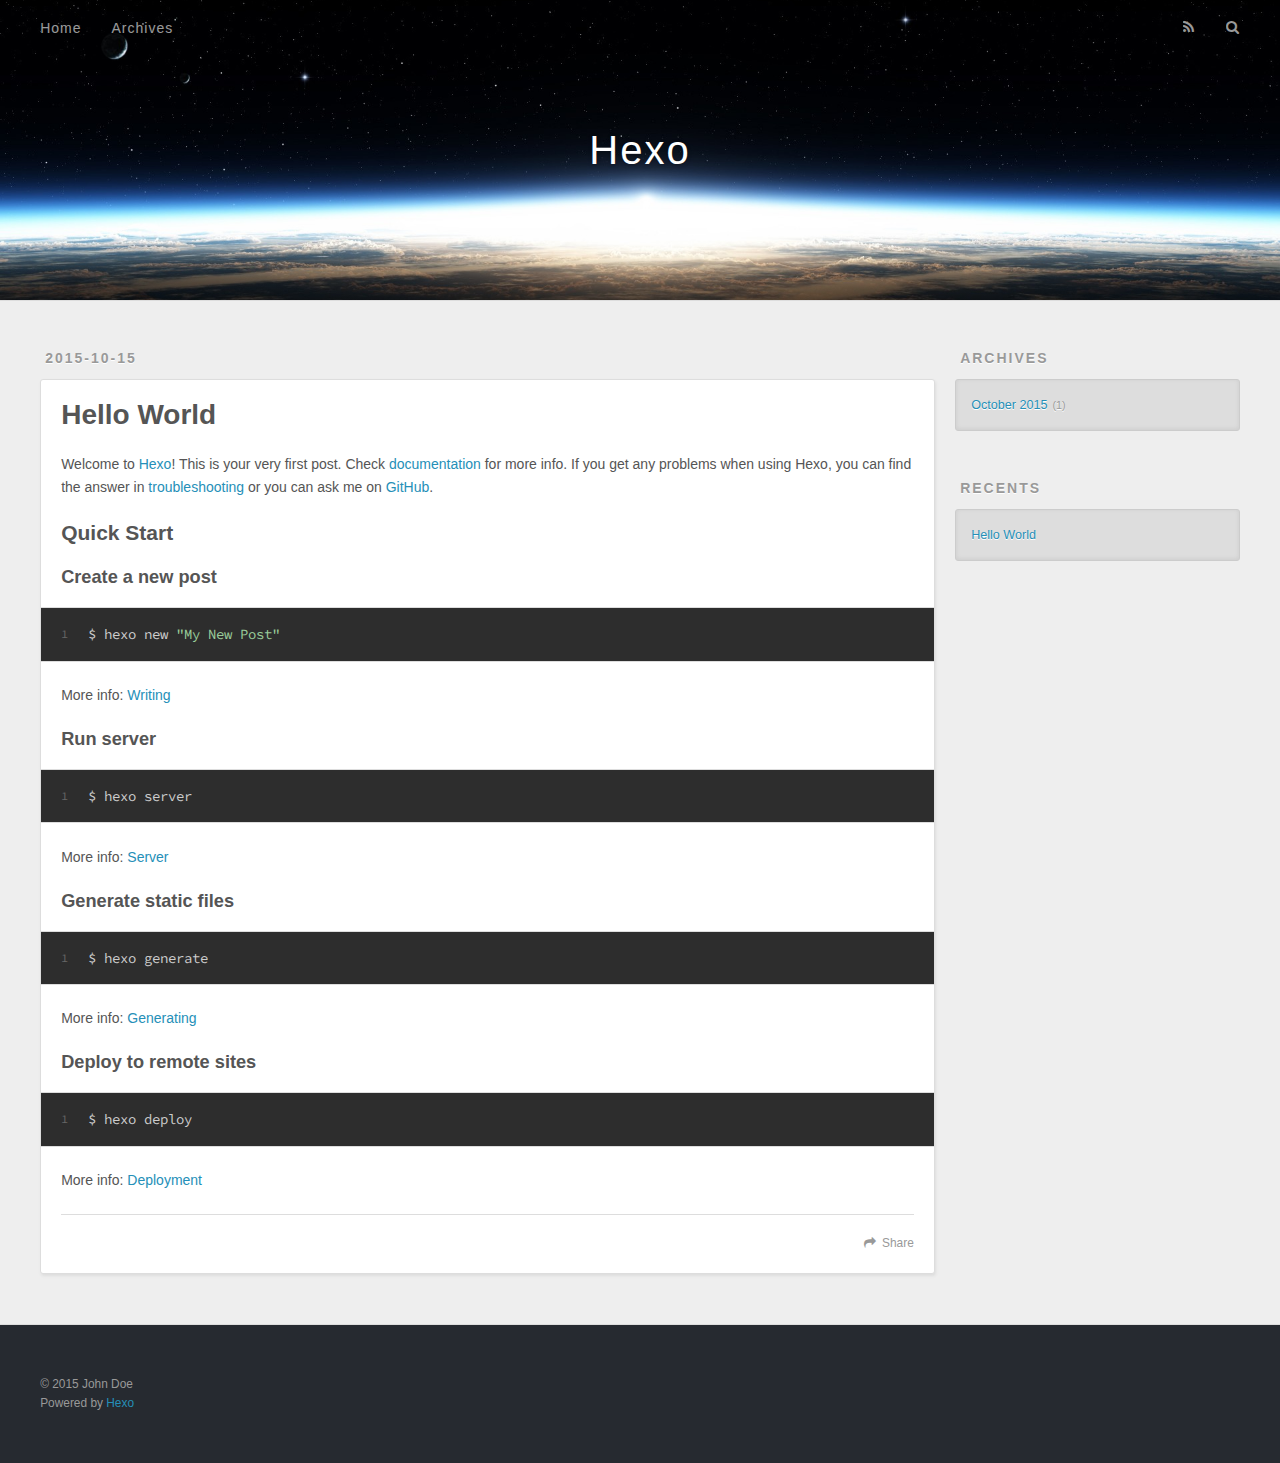
==== index.html @ 3c5fd70a "常规提交" ====
<!DOCTYPE html>
<html>
<head>
  <meta charset="utf-8">
  
  <title>Hexo</title>
  <meta name="viewport" content="width=device-width, initial-scale=1, maximum-scale=1">
  <meta name="description">
<meta property="og:type" content="website">
<meta property="og:title" content="Hexo">
<meta property="og:url" content="http://yoursite.com/index.html">
<meta property="og:site_name" content="Hexo">
<meta property="og:description">
<meta name="twitter:card" content="summary">
<meta name="twitter:title" content="Hexo">
<meta name="twitter:description">
  
    <link rel="alternative" href="/atom.xml" title="Hexo" type="application/atom+xml">
  
  
    <link rel="icon" href="/favicon.png">
  
  <link href="//fonts.googleapis.com/css?family=Source+Code+Pro" rel="stylesheet" type="text/css">
  <link rel="stylesheet" href="/css/style.css" type="text/css">
  

</head>
<body>
  <div id="container">
    <div id="wrap">
      <header id="header">
  <div id="banner"></div>
  <div id="header-outer" class="outer">
    <div id="header-title" class="inner">
      <h1 id="logo-wrap">
        <a href="/" id="logo">Hexo</a>
      </h1>
      
    </div>
    <div id="header-inner" class="inner">
      <nav id="main-nav">
        <a id="main-nav-toggle" class="nav-icon"></a>
        
          <a class="main-nav-link" href="/">Home</a>
        
          <a class="main-nav-link" href="/archives">Archives</a>
        
      </nav>
      <nav id="sub-nav">
        
          <a id="nav-rss-link" class="nav-icon" href="/atom.xml" title="RSS Feed"></a>
        
        <a id="nav-search-btn" class="nav-icon" title="Search"></a>
      </nav>
      <div id="search-form-wrap">
        <form action="//google.com/search" method="get" accept-charset="UTF-8" class="search-form"><input type="search" name="q" results="0" class="search-form-input" placeholder="Search"><button type="submit" class="search-form-submit">&#xF002;</button><input type="hidden" name="sitesearch" value="http://yoursite.com"></form>
      </div>
    </div>
  </div>
</header>
      <div class="outer">
        <section id="main">
  
    <article id="post-hello-world" class="article article-type-post" itemscope itemprop="blogPost">
  <div class="article-meta">
    <a href="/2015/10/15/hello-world/" class="article-date">
  <time datetime="2015-10-15T07:01:23.000Z" itemprop="datePublished">2015-10-15</time>
</a>
    
  </div>
  <div class="article-inner">
    
    
      <header class="article-header">
        
  
    <h1 itemprop="name">
      <a class="article-title" href="/2015/10/15/hello-world/">Hello World</a>
    </h1>
  

      </header>
    
    <div class="article-entry" itemprop="articleBody">
      
        <p>Welcome to <a href="http://hexo.io/" target="_blank" rel="external">Hexo</a>! This is your very first post. Check <a href="http://hexo.io/docs/" target="_blank" rel="external">documentation</a> for more info. If you get any problems when using Hexo, you can find the answer in <a href="http://hexo.io/docs/troubleshooting.html" target="_blank" rel="external">troubleshooting</a> or you can ask me on <a href="https://github.com/hexojs/hexo/issues" target="_blank" rel="external">GitHub</a>.</p>
<h2 id="Quick_Start">Quick Start</h2><h3 id="Create_a_new_post">Create a new post</h3><figure class="highlight bash"><table><tr><td class="gutter"><pre><span class="line">1</span><br></pre></td><td class="code"><pre><span class="line">$ hexo new <span class="string">"My New Post"</span></span><br></pre></td></tr></table></figure>
<p>More info: <a href="http://hexo.io/docs/writing.html" target="_blank" rel="external">Writing</a></p>
<h3 id="Run_server">Run server</h3><figure class="highlight bash"><table><tr><td class="gutter"><pre><span class="line">1</span><br></pre></td><td class="code"><pre><span class="line">$ hexo server</span><br></pre></td></tr></table></figure>
<p>More info: <a href="http://hexo.io/docs/server.html" target="_blank" rel="external">Server</a></p>
<h3 id="Generate_static_files">Generate static files</h3><figure class="highlight bash"><table><tr><td class="gutter"><pre><span class="line">1</span><br></pre></td><td class="code"><pre><span class="line">$ hexo generate</span><br></pre></td></tr></table></figure>
<p>More info: <a href="http://hexo.io/docs/generating.html" target="_blank" rel="external">Generating</a></p>
<h3 id="Deploy_to_remote_sites">Deploy to remote sites</h3><figure class="highlight bash"><table><tr><td class="gutter"><pre><span class="line">1</span><br></pre></td><td class="code"><pre><span class="line">$ hexo deploy</span><br></pre></td></tr></table></figure>
<p>More info: <a href="http://hexo.io/docs/deployment.html" target="_blank" rel="external">Deployment</a></p>

      
    </div>
    <footer class="article-footer">
      <a data-url="http://yoursite.com/2015/10/15/hello-world/" data-id="cifrwh32g0000pzf7atrjjyda" class="article-share-link">Share</a>
      
      
    </footer>
  </div>
  
</article>


  
  
</section>
        
          <aside id="sidebar">
  
    
  
    
  
    
  
    
  <div class="widget-wrap">
    <h3 class="widget-title">Archives</h3>
    <div class="widget">
      <ul class="archive-list"><li class="archive-list-item"><a class="archive-list-link" href="/archives/2015/10/">October 2015</a><span class="archive-list-count">1</span></li></ul>
    </div>
  </div>

  
    
  <div class="widget-wrap">
    <h3 class="widget-title">Recents</h3>
    <div class="widget">
      <ul>
        
          <li>
            <a href="/2015/10/15/hello-world/">Hello World</a>
          </li>
        
      </ul>
    </div>
  </div>

  
</aside>
        
      </div>
      <footer id="footer">
  
  <div class="outer">
    <div id="footer-info" class="inner">
      &copy; 2015 John Doe<br>
      Powered by <a href="http://hexo.io/" target="_blank">Hexo</a>
    </div>
  </div>
</footer>
    </div>
    <nav id="mobile-nav">
  
    <a href="/" class="mobile-nav-link">Home</a>
  
    <a href="/archives" class="mobile-nav-link">Archives</a>
  
</nav>
    

<script src="//ajax.googleapis.com/ajax/libs/jquery/2.0.3/jquery.min.js"></script>


  <link rel="stylesheet" href="/fancybox/jquery.fancybox.css" type="text/css">
  <script src="/fancybox/jquery.fancybox.pack.js" type="text/javascript"></script>


<script src="/js/script.js" type="text/javascript"></script>

  </div>
</body>
</html>
---- css/style.css ----
body {
  width: 100%;
}
body:before,
body:after {
  content: "";
  display: table;
}
body:after {
  clear: both;
}
html,
body,
div,
span,
applet,
object,
iframe,
h1,
h2,
h3,
h4,
h5,
h6,
p,
blockquote,
pre,
a,
abbr,
acronym,
address,
big,
cite,
code,
del,
dfn,
em,
img,
ins,
kbd,
q,
s,
samp,
small,
strike,
strong,
sub,
sup,
tt,
var,
dl,
dt,
dd,
ol,
ul,
li,
fieldset,
form,
label,
legend,
table,
caption,
tbody,
tfoot,
thead,
tr,
th,
td {
  margin: 0;
  padding: 0;
  border: 0;
  outline: 0;
  font-weight: inherit;
  font-style: inherit;
  font-family: inherit;
  font-size: 100%;
  vertical-align: baseline;
}
body {
  line-height: 1;
  color: #000;
  background: #fff;
}
ol,
ul {
  list-style: none;
}
table {
  border-collapse: separate;
  border-spacing: 0;
  vertical-align: middle;
}
caption,
th,
td {
  text-align: left;
  font-weight: normal;
  vertical-align: middle;
}
a img {
  border: none;
}
input,
button {
  margin: 0;
  padding: 0;
}
input::-moz-focus-inner,
button::-moz-focus-inner {
  border: 0;
  padding: 0;
}
@font-face {
  font-family: FontAwesome;
  font-style: normal;
  font-weight: normal;
  src: url("fonts/fontawesome-webfont.eot?v=#4.0.3");
  src: url("fonts/fontawesome-webfont.eot?#iefix&v=#4.0.3") format("embedded-opentype"), url("fonts/fontawesome-webfont.woff?v=#4.0.3") format("woff"), url("fonts/fontawesome-webfont.ttf?v=#4.0.3") format("truetype"), url("fonts/fontawesome-webfont.svg#fontawesomeregular?v=#4.0.3") format("svg");
}
html,
body,
#container {
  height: 100%;
}
body {
  background: #eee;
  font: 14px "Helvetica Neue", Helvetica, Arial, sans-serif;
  -webkit-text-size-adjust: 100%;
}
.outer {
  max-width: 1220px;
  margin: 0 auto;
  padding: 0 20px;
}
.outer:before,
.outer:after {
  content: "";
  display: table;
}
.outer:after {
  clear: both;
}
.inner {
  display: inline;
  float: left;
  width: 98.3333333333333%;
  margin: 0 0.8333333333333%;
}
.left,
.alignleft {
  float: left;
}
.right,
.alignright {
  float: right;
}
.clear {
  clear: both;
}
#container {
  position: relative;
}
.mobile-nav-on {
  overflow: hidden;
}
#wrap {
  height: 100%;
  width: 100%;
  position: absolute;
  top: 0;
  left: 0;
  -webkit-transition: 0.2s ease-out;
  -moz-transition: 0.2s ease-out;
  -ms-transition: 0.2s ease-out;
  transition: 0.2s ease-out;
  z-index: 1;
  background: #eee;
}
.mobile-nav-on #wrap {
  left: 280px;
}
@media screen and (min-width: 768px) {
  #main {
    display: inline;
    float: left;
    width: 73.3333333333333%;
    margin: 0 0.8333333333333%;
  }
}
.article-date,
.article-category-link,
.archive-year,
.widget-title {
  text-decoration: none;
  text-transform: uppercase;
  letter-spacing: 2px;
  color: #999;
  margin-bottom: 1em;
  margin-left: 5px;
  line-height: 1em;
  text-shadow: 0 1px #fff;
  font-weight: bold;
}
.article-inner,
.archive-article-inner {
  background: #fff;
  -webkit-box-shadow: 1px 2px 3px #ddd;
  box-shadow: 1px 2px 3px #ddd;
  border: 1px solid #ddd;
  -webkit-border-radius: 3px;
  border-radius: 3px;
}
.article-entry h1,
.widget h1 {
  font-size: 2em;
}
.article-entry h2,
.widget h2 {
  font-size: 1.5em;
}
.article-entry h3,
.widget h3 {
  font-size: 1.3em;
}
.article-entry h4,
.widget h4 {
  font-size: 1.2em;
}
.article-entry h5,
.widget h5 {
  font-size: 1em;
}
.article-entry h6,
.widget h6 {
  font-size: 1em;
  color: #999;
}
.article-entry hr,
.widget hr {
  border: 1px dashed #ddd;
}
.article-entry strong,
.widget strong {
  font-weight: bold;
}
.article-entry em,
.widget em,
.article-entry cite,
.widget cite {
  font-style: italic;
}
.article-entry sup,
.widget sup,
.article-entry sub,
.widget sub {
  font-size: 0.75em;
  line-height: 0;
  position: relative;
  vertical-align: baseline;
}
.article-entry sup,
.widget sup {
  top: -0.5em;
}
.article-entry sub,
.widget sub {
  bottom: -0.2em;
}
.article-entry small,
.widget small {
  font-size: 0.85em;
}
.article-entry acronym,
.widget acronym,
.article-entry abbr,
.widget abbr {
  border-bottom: 1px dotted;
}
.article-entry ul,
.widget ul,
.article-entry ol,
.widget ol,
.article-entry dl,
.widget dl {
  margin: 0 20px;
  line-height: 1.6em;
}
.article-entry ul ul,
.widget ul ul,
.article-entry ol ul,
.widget ol ul,
.article-entry ul ol,
.widget ul ol,
.article-entry ol ol,
.widget ol ol {
  margin-top: 0;
  margin-bottom: 0;
}
.article-entry ul,
.widget ul {
  list-style: disc;
}
.article-entry ol,
.widget ol {
  list-style: decimal;
}
.article-entry dt,
.widget dt {
  font-weight: bold;
}
#header {
  height: 300px;
  position: relative;
  border-bottom: 1px solid #ddd;
}
#header:before,
#header:after {
  content: "";
  position: absolute;
  left: 0;
  right: 0;
  height: 40px;
}
#header:before {
  top: 0;
  background: -webkit-linear-gradient(rgba(0,0,0,0.2), transparent);
  background: -moz-linear-gradient(rgba(0,0,0,0.2), transparent);
  background: -ms-linear-gradient(rgba(0,0,0,0.2), transparent);
  background: linear-gradient(rgba(0,0,0,0.2), transparent);
}
#header:after {
  bottom: 0;
  background: -webkit-linear-gradient(transparent, rgba(0,0,0,0.2));
  background: -moz-linear-gradient(transparent, rgba(0,0,0,0.2));
  background: -ms-linear-gradient(transparent, rgba(0,0,0,0.2));
  background: linear-gradient(transparent, rgba(0,0,0,0.2));
}
#header-outer {
  height: 100%;
  position: relative;
}
#header-inner {
  position: relative;
  overflow: hidden;
}
#banner {
  position: absolute;
  top: 0;
  left: 0;
  width: 100%;
  height: 100%;
  background: url("images/banner.jpg") center #000;
  -webkit-background-size: cover;
  -moz-background-size: cover;
  background-size: cover;
  z-index: -1;
}
#header-title {
  text-align: center;
  height: 40px;
  position: absolute;
  top: 50%;
  left: 0;
  margin-top: -20px;
}
#logo,
#subtitle {
  text-decoration: none;
  color: #fff;
  font-weight: 300;
  text-shadow: 0 1px 4px rgba(0,0,0,0.3);
}
#logo {
  font-size: 40px;
  line-height: 40px;
  letter-spacing: 2px;
}
#subtitle {
  font-size: 16px;
  line-height: 16px;
  letter-spacing: 1px;
}
#subtitle-wrap {
  margin-top: 16px;
}
#main-nav {
  float: left;
  margin-left: -15px;
}
.nav-icon,
.main-nav-link {
  float: left;
  color: #fff;
  opacity: 0.6;
  text-decoration: none;
  text-shadow: 0 1px rgba(0,0,0,0.2);
  -webkit-transition: opacity 0.2s;
  -moz-transition: opacity 0.2s;
  -ms-transition: opacity 0.2s;
  transition: opacity 0.2s;
  display: block;
  padding: 20px 15px;
}
.nav-icon:hover,
.main-nav-link:hover {
  opacity: 1;
}
.nav-icon {
  font-family: FontAwesome;
  text-align: center;
  font-size: 14px;
  width: 14px;
  height: 14px;
  padding: 20px 15px;
  position: relative;
  cursor: pointer;
}
.main-nav-link {
  font-weight: 300;
  letter-spacing: 1px;
}
@media screen and (max-width: 479px) {
  .main-nav-link {
    display: none;
  }
}
#main-nav-toggle {
  display: none;
}
#main-nav-toggle:before {
  content: "\f0c9";
}
@media screen and (max-width: 479px) {
  #main-nav-toggle {
    display: block;
  }
}
#sub-nav {
  float: right;
  margin-right: -15px;
}
#nav-rss-link:before {
  content: "\f09e";
}
#nav-search-btn:before {
  content: "\f002";
}
#search-form-wrap {
  position: absolute;
  top: 15px;
  width: 150px;
  height: 30px;
  right: -150px;
  opacity: 0;
  -webkit-transition: 0.2s ease-out;
  -moz-transition: 0.2s ease-out;
  -ms-transition: 0.2s ease-out;
  transition: 0.2s ease-out;
}
#search-form-wrap.on {
  opacity: 1;
  right: 0;
}
@media screen and (max-width: 479px) {
  #search-form-wrap {
    width: 100%;
    right: -100%;
  }
}
.search-form {
  position: absolute;
  top: 0;
  left: 0;
  right: 0;
  background: #fff;
  padding: 5px 15px;
  -webkit-border-radius: 15px;
  border-radius: 15px;
  -webkit-box-shadow: 0 0 10px rgba(0,0,0,0.3);
  box-shadow: 0 0 10px rgba(0,0,0,0.3);
}
.search-form-input {
  border: none;
  background: none;
  color: #555;
  width: 100%;
  font: 13px "Helvetica Neue", Helvetica, Arial, sans-serif;
  outline: none;
}
.search-form-input::-webkit-search-results-decoration,
.search-form-input::-webkit-search-cancel-button {
  -webkit-appearance: none;
}
.search-form-submit {
  position: absolute;
  top: 50%;
  right: 10px;
  margin-top: -7px;
  font: 13px FontAwesome;
  border: none;
  background: none;
  color: #bbb;
  cursor: pointer;
}
.search-form-submit:hover,
.search-form-submit:focus {
  color: #777;
}
.article {
  margin: 50px 0;
}
.article-inner {
  overflow: hidden;
}
.article-meta:before,
.article-meta:after {
  content: "";
  display: table;
}
.article-meta:after {
  clear: both;
}
.article-date {
  float: left;
}
.article-category {
  float: left;
  line-height: 1em;
  color: #ccc;
  text-shadow: 0 1px #fff;
  margin-left: 8px;
}
.article-category:before {
  content: "\2022";
}
.article-category-link {
  margin: 0 12px 1em;
}
.article-header {
  padding: 20px 20px 0;
}
.article-title {
  text-decoration: none;
  font-size: 2em;
  font-weight: bold;
  color: #555;
  line-height: 1.1em;
  -webkit-transition: color 0.2s;
  -moz-transition: color 0.2s;
  -ms-transition: color 0.2s;
  transition: color 0.2s;
}
a.article-title:hover {
  color: #258fb8;
}
.article-entry {
  color: #555;
  padding: 0 20px;
}
.article-entry:before,
.article-entry:after {
  content: "";
  display: table;
}
.article-entry:after {
  clear: both;
}
.article-entry p,
.article-entry table {
  line-height: 1.6em;
  margin: 1.6em 0;
}
.article-entry h1,
.article-entry h2,
.article-entry h3,
.article-entry h4,
.article-entry h5,
.article-entry h6 {
  font-weight: bold;
}
.article-entry h1,
.article-entry h2,
.article-entry h3,
.article-entry h4,
.article-entry h5,
.article-entry h6 {
  line-height: 1.1em;
  margin: 1.1em 0;
}
.article-entry a {
  color: #258fb8;
  text-decoration: none;
}
.article-entry a:hover {
  text-decoration: underline;
}
.article-entry ul,
.article-entry ol,
.article-entry dl {
  margin-top: 1.6em;
  margin-bottom: 1.6em;
}
.article-entry img,
.article-entry video {
  max-width: 100%;
  height: auto;
  display: block;
  margin: auto;
}
.article-entry iframe {
  border: none;
}
.article-entry table {
  width: 100%;
  border-collapse: collapse;
  border-spacing: 0;
}
.article-entry th {
  font-weight: bold;
  border-bottom: 3px solid #ddd;
  padding-bottom: 0.5em;
}
.article-entry td {
  border-bottom: 1px solid #ddd;
  padding: 10px 0;
}
.article-entry blockquote {
  font-family: Georgia, "Times New Roman", serif;
  font-size: 1.4em;
  margin: 1.6em 20px;
  text-align: center;
}
.article-entry blockquote footer {
  font-size: 14px;
  margin: 1.6em 0;
  font-family: "Helvetica Neue", Helvetica, Arial, sans-serif;
}
.article-entry blockquote footer cite:before {
  content: "—";
  padding: 0 0.5em;
}
.article-entry .pullquote {
  text-align: left;
  width: 45%;
  margin: 0;
}
.article-entry .pullquote.left {
  margin-left: 0.5em;
  margin-right: 1em;
}
.article-entry .pullquote.right {
  margin-right: 0.5em;
  margin-left: 1em;
}
.article-entry .caption {
  color: #999;
  display: block;
  font-size: 0.9em;
  margin-top: 0.5em;
  position: relative;
  text-align: center;
}
.article-entry .video-container {
  position: relative;
  padding-top: 56.25%;
  height: 0;
  overflow: hidden;
}
.article-entry .video-container iframe,
.article-entry .video-container object,
.article-entry .video-container embed {
  position: absolute;
  top: 0;
  left: 0;
  width: 100%;
  height: 100%;
  margin-top: 0;
}
.article-more-link a {
  display: inline-block;
  line-height: 1em;
  padding: 6px 15px;
  -webkit-border-radius: 15px;
  border-radius: 15px;
  background: #eee;
  color: #999;
  text-shadow: 0 1px #fff;
  text-decoration: none;
}
.article-more-link a:hover {
  background: #258fb8;
  color: #fff;
  text-decoration: none;
  text-shadow: 0 1px #1e7293;
}
.article-footer {
  font-size: 0.85em;
  line-height: 1.6em;
  border-top: 1px solid #ddd;
  padding-top: 1.6em;
  margin: 0 20px 20px;
}
.article-footer:before,
.article-footer:after {
  content: "";
  display: table;
}
.article-footer:after {
  clear: both;
}
.article-footer a {
  color: #999;
  text-decoration: none;
}
.article-footer a:hover {
  color: #555;
}
.article-tag-list-item {
  float: left;
  margin-right: 10px;
}
.article-tag-list-link:before {
  content: "#";
}
.article-comment-link {
  float: right;
}
.article-comment-link:before {
  content: "\f075";
  font-family: FontAwesome;
  padding-right: 8px;
}
.article-share-link {
  cursor: pointer;
  float: right;
  margin-left: 20px;
}
.article-share-link:before {
  content: "\f064";
  font-family: FontAwesome;
  padding-right: 6px;
}
#article-nav {
  position: relative;
}
#article-nav:before,
#article-nav:after {
  content: "";
  display: table;
}
#article-nav:after {
  clear: both;
}
@media screen and (min-width: 768px) {
  #article-nav {
    margin: 50px 0;
  }
  #article-nav:before {
    width: 8px;
    height: 8px;
    position: absolute;
    top: 50%;
    left: 50%;
    margin-top: -4px;
    margin-left: -4px;
    content: "";
    -webkit-border-radius: 50%;
    border-radius: 50%;
    background: #ddd;
    -webkit-box-shadow: 0 1px 2px #fff;
    box-shadow: 0 1px 2px #fff;
  }
}
.article-nav-link-wrap {
  text-decoration: none;
  text-shadow: 0 1px #fff;
  color: #999;
  -webkit-box-sizing: border-box;
  -moz-box-sizing: border-box;
  box-sizing: border-box;
  margin-top: 50px;
  text-align: center;
  display: block;
}
.article-nav-link-wrap:hover {
  color: #555;
}
@media screen and (min-width: 768px) {
  .article-nav-link-wrap {
    width: 50%;
    margin-top: 0;
  }
}
@media screen and (min-width: 768px) {
  #article-nav-newer {
    float: left;
    text-align: right;
    padding-right: 20px;
  }
}
@media screen and (min-width: 768px) {
  #article-nav-older {
    float: right;
    text-align: left;
    padding-left: 20px;
  }
}
.article-nav-caption {
  text-transform: uppercase;
  letter-spacing: 2px;
  color: #ddd;
  line-height: 1em;
  font-weight: bold;
}
#article-nav-newer .article-nav-caption {
  margin-right: -2px;
}
.article-nav-title {
  font-size: 0.85em;
  line-height: 1.6em;
  margin-top: 0.5em;
}
.article-share-box {
  position: absolute;
  display: none;
  background: #fff;
  -webkit-box-shadow: 1px 2px 10px rgba(0,0,0,0.2);
  box-shadow: 1px 2px 10px rgba(0,0,0,0.2);
  -webkit-border-radius: 3px;
  border-radius: 3px;
  margin-left: -145px;
  overflow: hidden;
  z-index: 1;
}
.article-share-box.on {
  display: block;
}
.article-share-input {
  width: 100%;
  background: none;
  -webkit-box-sizing: border-box;
  -moz-box-sizing: border-box;
  box-sizing: border-box;
  font: 14px "Helvetica Neue", Helvetica, Arial, sans-serif;
  padding: 0 15px;
  color: #555;
  outline: none;
  border: 1px solid #ddd;
  -webkit-border-radius: 3px 3px 0 0;
  border-radius: 3px 3px 0 0;
  height: 36px;
  line-height: 36px;
}
.article-share-links {
  background: #eee;
}
.article-share-links:before,
.article-share-links:after {
  content: "";
  display: table;
}
.article-share-links:after {
  clear: both;
}
.article-share-twitter,
.article-share-facebook,
.article-share-pinterest,
.article-share-google {
  width: 50px;
  height: 36px;
  display: block;
  float: left;
  position: relative;
  color: #999;
  text-shadow: 0 1px #fff;
}
.article-share-twitter:before,
.article-share-facebook:before,
.article-share-pinterest:before,
.article-share-google:before {
  font-size: 20px;
  font-family: FontAwesome;
  width: 20px;
  height: 20px;
  position: absolute;
  top: 50%;
  left: 50%;
  margin-top: -10px;
  margin-left: -10px;
  text-align: center;
}
.article-share-twitter:hover,
.article-share-facebook:hover,
.article-share-pinterest:hover,
.article-share-google:hover {
  color: #fff;
}
.article-share-twitter:before {
  content: "\f099";
}
.article-share-twitter:hover {
  background: #00aced;
  text-shadow: 0 1px #008abe;
}
.article-share-facebook:before {
  content: "\f09a";
}
.article-share-facebook:hover {
  background: #3b5998;
  text-shadow: 0 1px #2f477a;
}
.article-share-pinterest:before {
  content: "\f0d2";
}
.article-share-pinterest:hover {
  background: #cb2027;
  text-shadow: 0 1px #a21a1f;
}
.article-share-google:before {
  content: "\f0d5";
}
.article-share-google:hover {
  background: #dd4b39;
  text-shadow: 0 1px #be3221;
}
.article-gallery {
  background: #000;
  position: relative;
}
.article-gallery-photos {
  position: relative;
  overflow: hidden;
}
.article-gallery-img {
  display: none;
  max-width: 100%;
}
.article-gallery-img:first-child {
  display: block;
}
.article-gallery-img.loaded {
  position: absolute;
  display: block;
}
.article-gallery-img img {
  display: block;
  max-width: 100%;
  margin: 0 auto;
}
#comments {
  background: #fff;
  -webkit-box-shadow: 1px 2px 3px #ddd;
  box-shadow: 1px 2px 3px #ddd;
  padding: 20px;
  border: 1px solid #ddd;
  -webkit-border-radius: 3px;
  border-radius: 3px;
  margin: 50px 0;
}
#comments a {
  color: #258fb8;
}
.archives-wrap {
  margin: 50px 0;
}
.archives:before,
.archives:after {
  content: "";
  display: table;
}
.archives:after {
  clear: both;
}
.archive-year-wrap {
  margin-bottom: 1em;
}
.archives {
  -webkit-column-gap: 10px;
  -moz-column-gap: 10px;
  column-gap: 10px;
}
@media screen and (min-width: 480px) and (max-width: 767px) {
  .archives {
    -webkit-column-count: 2;
    -moz-column-count: 2;
    column-count: 2;
  }
}
@media screen and (min-width: 768px) {
  .archives {
    -webkit-column-count: 3;
    -moz-column-count: 3;
    column-count: 3;
  }
}
.archive-article {
  -webkit-column-break-inside: avoid;
  page-break-inside: avoid;
  overflow: hidden;
  break-inside: avoid-column;
}
.archive-article-inner {
  padding: 10px;
  margin-bottom: 15px;
}
.archive-article-title {
  text-decoration: none;
  font-weight: bold;
  color: #555;
  -webkit-transition: color 0.2s;
  -moz-transition: color 0.2s;
  -ms-transition: color 0.2s;
  transition: color 0.2s;
  line-height: 1.6em;
}
.archive-article-title:hover {
  color: #258fb8;
}
.archive-article-footer {
  margin-top: 1em;
}
.archive-article-date {
  color: #999;
  text-decoration: none;
  font-size: 0.85em;
  line-height: 1em;
  margin-bottom: 0.5em;
  display: block;
}
#page-nav {
  margin: 50px auto;
  background: #fff;
  -webkit-box-shadow: 1px 2px 3px #ddd;
  box-shadow: 1px 2px 3px #ddd;
  border: 1px solid #ddd;
  -webkit-border-radius: 3px;
  border-radius: 3px;
  text-align: center;
  color: #999;
  overflow: hidden;
}
#page-nav:before,
#page-nav:after {
  content: "";
  display: table;
}
#page-nav:after {
  clear: both;
}
#page-nav a,
#page-nav span {
  padding: 10px 20px;
  line-height: 1;
  height: 2ex;
}
#page-nav a {
  color: #999;
  text-decoration: none;
}
#page-nav a:hover {
  background: #999;
  color: #fff;
}
#page-nav .prev {
  float: left;
}
#page-nav .next {
  float: right;
}
#page-nav .page-number {
  display: inline-block;
}
@media screen and (max-width: 479px) {
  #page-nav .page-number {
    display: none;
  }
}
#page-nav .current {
  color: #555;
  font-weight: bold;
}
#page-nav .space {
  color: #ddd;
}
#footer {
  background: #262a30;
  padding: 50px 0;
  border-top: 1px solid #ddd;
  color: #999;
}
#footer a {
  color: #258fb8;
  text-decoration: none;
}
#footer a:hover {
  text-decoration: underline;
}
#footer-info {
  line-height: 1.6em;
  font-size: 0.85em;
}
.article-entry pre,
.article-entry .highlight {
  background: #2d2d2d;
  margin: 0 -20px;
  padding: 15px 20px;
  border-style: solid;
  border-color: #ddd;
  border-width: 1px 0;
  overflow: auto;
  color: #ccc;
  line-height: 22.400000000000002px;
}
.article-entry .highlight .gutter pre,
.article-entry .gist .gist-file .gist-data .line-numbers {
  color: #666;
  font-size: 0.85em;
}
.article-entry pre,
.article-entry code {
  font-family: "Source Code Pro", Consolas, Monaco, Menlo, Consolas, monospace;
}
.article-entry code {
  background: #eee;
  text-shadow: 0 1px #fff;
  padding: 0 0.3em;
}
.article-entry pre code {
  background: none;
  text-shadow: none;
  padding: 0;
}
.article-entry .highlight pre {
  border: none;
  margin: 0;
  padding: 0;
}
.article-entry .highlight table {
  margin: 0;
  width: auto;
}
.article-entry .highlight td {
  border: none;
  padding: 0;
}
.article-entry .highlight figcaption {
  font-size: 0.85em;
  color: #999;
  line-height: 1em;
  margin-bottom: 1em;
}
.article-entry .highlight figcaption:before,
.article-entry .highlight figcaption:after {
  content: "";
  display: table;
}
.article-entry .highlight figcaption:after {
  clear: both;
}
.article-entry .highlight figcaption a {
  float: right;
}
.article-entry .highlight .gutter pre {
  text-align: right;
  padding-right: 20px;
}
.article-entry .highlight .line {
  height: 22.400000000000002px;
}
.article-entry .gist {
  margin: 0 -20px;
  border-style: solid;
  border-color: #ddd;
  border-width: 1px 0;
  background: #2d2d2d;
  padding: 15px 20px 15px 0;
}
.article-entry .gist .gist-file {
  border: none;
  font-family: "Source Code Pro", Consolas, Monaco, Menlo, Consolas, monospace;
  margin: 0;
}
.article-entry .gist .gist-file .gist-data {
  background: none;
  border: none;
}
.article-entry .gist .gist-file .gist-data .line-numbers {
  background: none;
  border: none;
  padding: 0 20px 0 0;
}
.article-entry .gist .gist-file .gist-data .line-data {
  padding: 0 !important;
}
.article-entry .gist .gist-file .highlight {
  margin: 0;
  padding: 0;
  border: none;
}
.article-entry .gist .gist-file .gist-meta {
  background: #2d2d2d;
  color: #999;
  font: 0.85em "Helvetica Neue", Helvetica, Arial, sans-serif;
  text-shadow: 0 0;
  padding: 0;
  margin-top: 1em;
  margin-left: 20px;
}
.article-entry .gist .gist-file .gist-meta a {
  color: #258fb8;
  font-weight: normal;
}
.article-entry .gist .gist-file .gist-meta a:hover {
  text-decoration: underline;
}
pre .comment,
pre .title {
  color: #999;
}
pre .variable,
pre .attribute,
pre .tag,
pre .regexp,
pre .ruby .constant,
pre .xml .tag .title,
pre .xml .pi,
pre .xml .doctype,
pre .html .doctype,
pre .css .id,
pre .css .class,
pre .css .pseudo {
  color: #f2777a;
}
pre .number,
pre .preprocessor,
pre .built_in,
pre .literal,
pre .params,
pre .constant {
  color: #f99157;
}
pre .class,
pre .ruby .class .title,
pre .css .rules .attribute {
  color: #9c9;
}
pre .string,
pre .value,
pre .inheritance,
pre .header,
pre .ruby .symbol,
pre .xml .cdata {
  color: #9c9;
}
pre .css .hexcolor {
  color: #6cc;
}
pre .function,
pre .python .decorator,
pre .python .title,
pre .ruby .function .title,
pre .ruby .title .keyword,
pre .perl .sub,
pre .javascript .title,
pre .coffeescript .title {
  color: #69c;
}
pre .keyword,
pre .javascript .function {
  color: #c9c;
}
@media screen and (max-width: 479px) {
  #mobile-nav {
    position: absolute;
    top: 0;
    left: 0;
    width: 280px;
    height: 100%;
    background: #191919;
    border-right: 1px solid #fff;
  }
}
@media screen and (max-width: 479px) {
  .mobile-nav-link {
    display: block;
    color: #999;
    text-decoration: none;
    padding: 15px 20px;
    font-weight: bold;
  }
  .mobile-nav-link:hover {
    color: #fff;
  }
}
@media screen and (min-width: 768px) {
  #sidebar {
    display: inline;
    float: left;
    width: 23.3333333333333%;
    margin: 0 0.8333333333333%;
  }
}
.widget-wrap {
  margin: 50px 0;
}
.widget {
  color: #777;
  text-shadow: 0 1px #fff;
  background: #ddd;
  -webkit-box-shadow: 0 -1px 4px #ccc inset;
  box-shadow: 0 -1px 4px #ccc inset;
  border: 1px solid #ccc;
  padding: 15px;
  -webkit-border-radius: 3px;
  border-radius: 3px;
}
.widget a {
  color: #258fb8;
  text-decoration: none;
}
.widget a:hover {
  text-decoration: underline;
}
.widget ul ul,
.widget ol ul,
.widget dl ul,
.widget ul ol,
.widget ol ol,
.widget dl ol,
.widget ul dl,
.widget ol dl,
.widget dl dl {
  margin-left: 15px;
  list-style: disc;
}
.widget {
  line-height: 1.6em;
  word-wrap: break-word;
  font-size: 0.9em;
}
.widget ul,
.widget ol {
  list-style: none;
  margin: 0;
}
.widget ul ul,
.widget ol ul,
.widget ul ol,
.widget ol ol {
  margin: 0 20px;
}
.widget ul ul,
.widget ol ul {
  list-style: disc;
}
.widget ul ol,
.widget ol ol {
  list-style: decimal;
}
.category-list-count,
.tag-list-count,
.archive-list-count {
  padding-left: 5px;
  color: #999;
  font-size: 0.85em;
}
.category-list-count:before,
.tag-list-count:before,
.archive-list-count:before {
  content: "(";
}
.category-list-count:after,
.tag-list-count:after,
.archive-list-count:after {
  content: ")";
}
.tagcloud a {
  margin-right: 5px;
  display: inline-block;
}
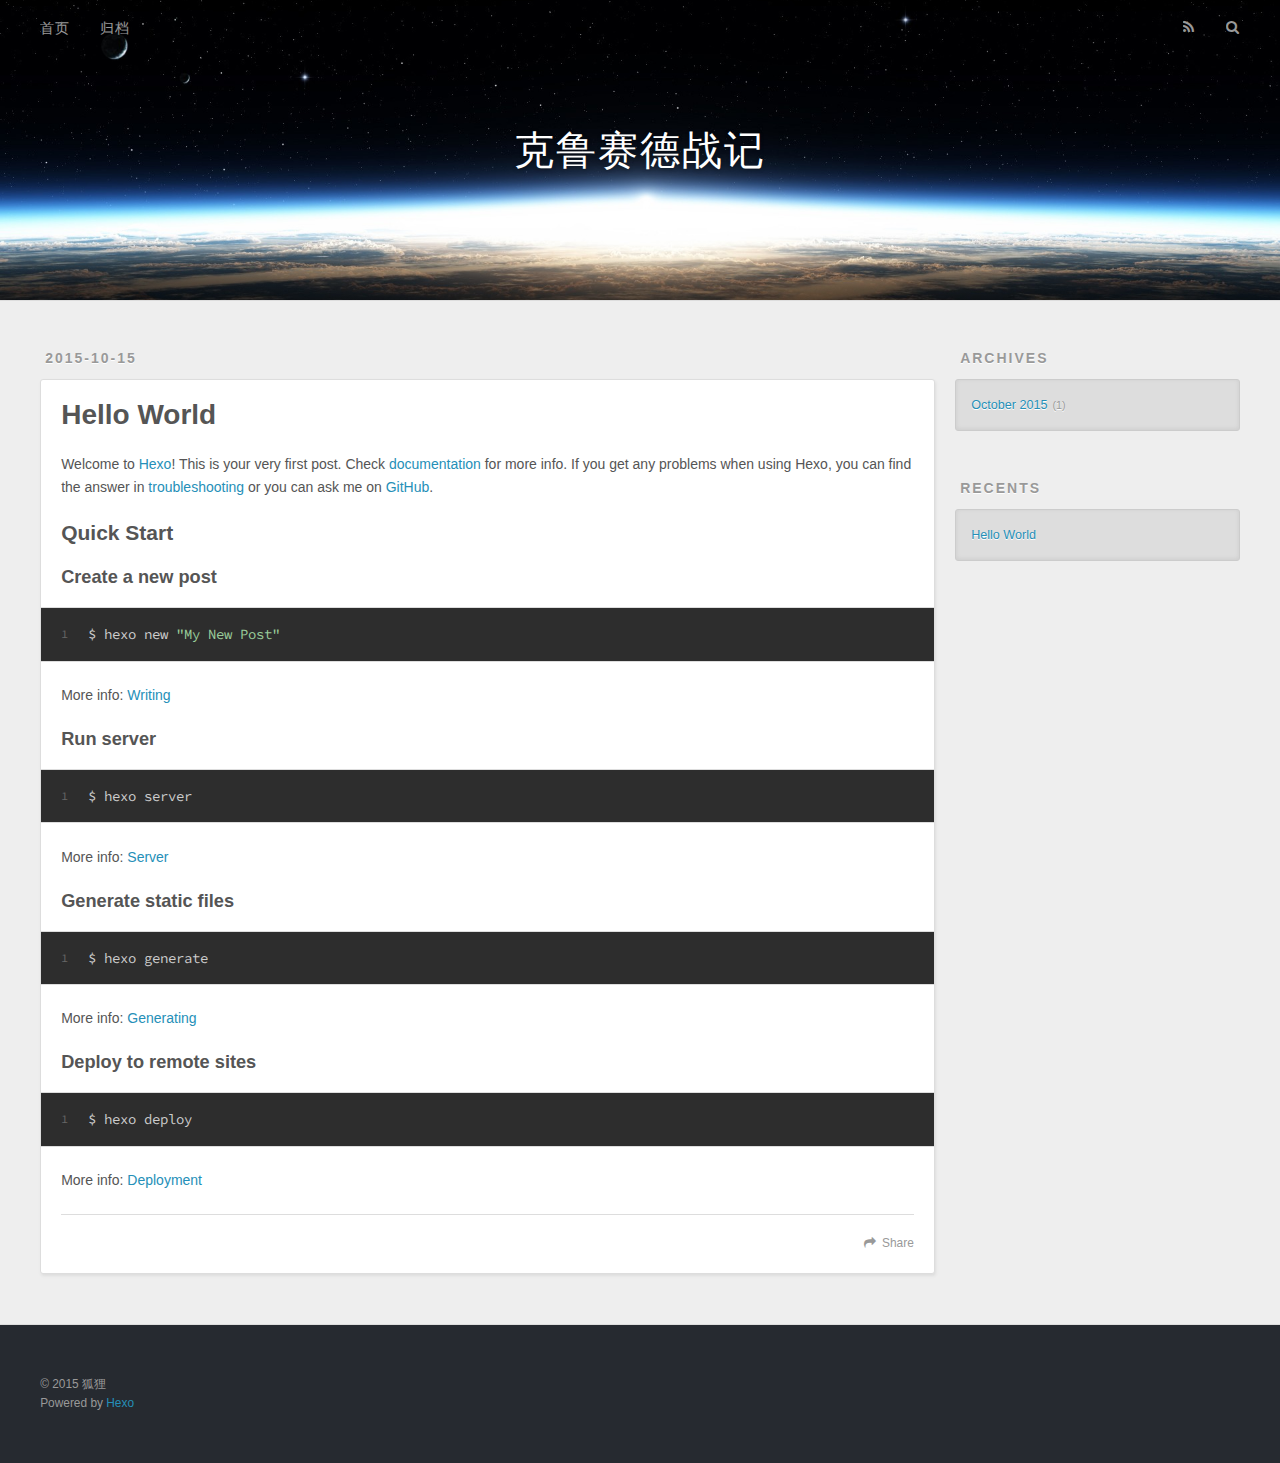
==== commit 432f6050: "常规提交" ====
--- a/index.html
+++ b/index.html
@@ -3,19 +3,19 @@
 <head>
   <meta charset="utf-8">
   
-  <title>Hexo</title>
+  <title>克鲁赛德战记</title>
   <meta name="viewport" content="width=device-width, initial-scale=1, maximum-scale=1">
   <meta name="description">
 <meta property="og:type" content="website">
-<meta property="og:title" content="Hexo">
+<meta property="og:title" content="克鲁赛德战记">
 <meta property="og:url" content="http://yoursite.com/index.html">
-<meta property="og:site_name" content="Hexo">
+<meta property="og:site_name" content="克鲁赛德战记">
 <meta property="og:description">
 <meta name="twitter:card" content="summary">
-<meta name="twitter:title" content="Hexo">
+<meta name="twitter:title" content="克鲁赛德战记">
 <meta name="twitter:description">
   
-    <link rel="alternative" href="/atom.xml" title="Hexo" type="application/atom+xml">
+    <link rel="alternative" href="/atom.xml" title="克鲁赛德战记" type="application/atom+xml">
   
   
     <link rel="icon" href="/favicon.png">
@@ -33,7 +33,7 @@
   <div id="header-outer" class="outer">
     <div id="header-title" class="inner">
       <h1 id="logo-wrap">
-        <a href="/" id="logo">Hexo</a>
+        <a href="/" id="logo">克鲁赛德战记</a>
       </h1>
       
     </div>
@@ -41,9 +41,9 @@
       <nav id="main-nav">
         <a id="main-nav-toggle" class="nav-icon"></a>
         
-          <a class="main-nav-link" href="/">Home</a>
+          <a class="main-nav-link" href="/">首页</a>
         
-          <a class="main-nav-link" href="/archives">Archives</a>
+          <a class="main-nav-link" href="/archives">归档</a>
         
       </nav>
       <nav id="sub-nav">
@@ -96,7 +96,7 @@
       
     </div>
     <footer class="article-footer">
-      <a data-url="http://yoursite.com/2015/10/15/hello-world/" data-id="cifrwh32g0000pzf7atrjjyda" class="article-share-link">Share</a>
+      <a data-url="http://yoursite.com/2015/10/15/hello-world/" data-id="cifs1393h0000uff7wgxjeh4p" class="article-share-link">Share</a>
       
       
     </footer>
@@ -148,7 +148,7 @@
   
   <div class="outer">
     <div id="footer-info" class="inner">
-      &copy; 2015 John Doe<br>
+      &copy; 2015 狐狸<br>
       Powered by <a href="http://hexo.io/" target="_blank">Hexo</a>
     </div>
   </div>
